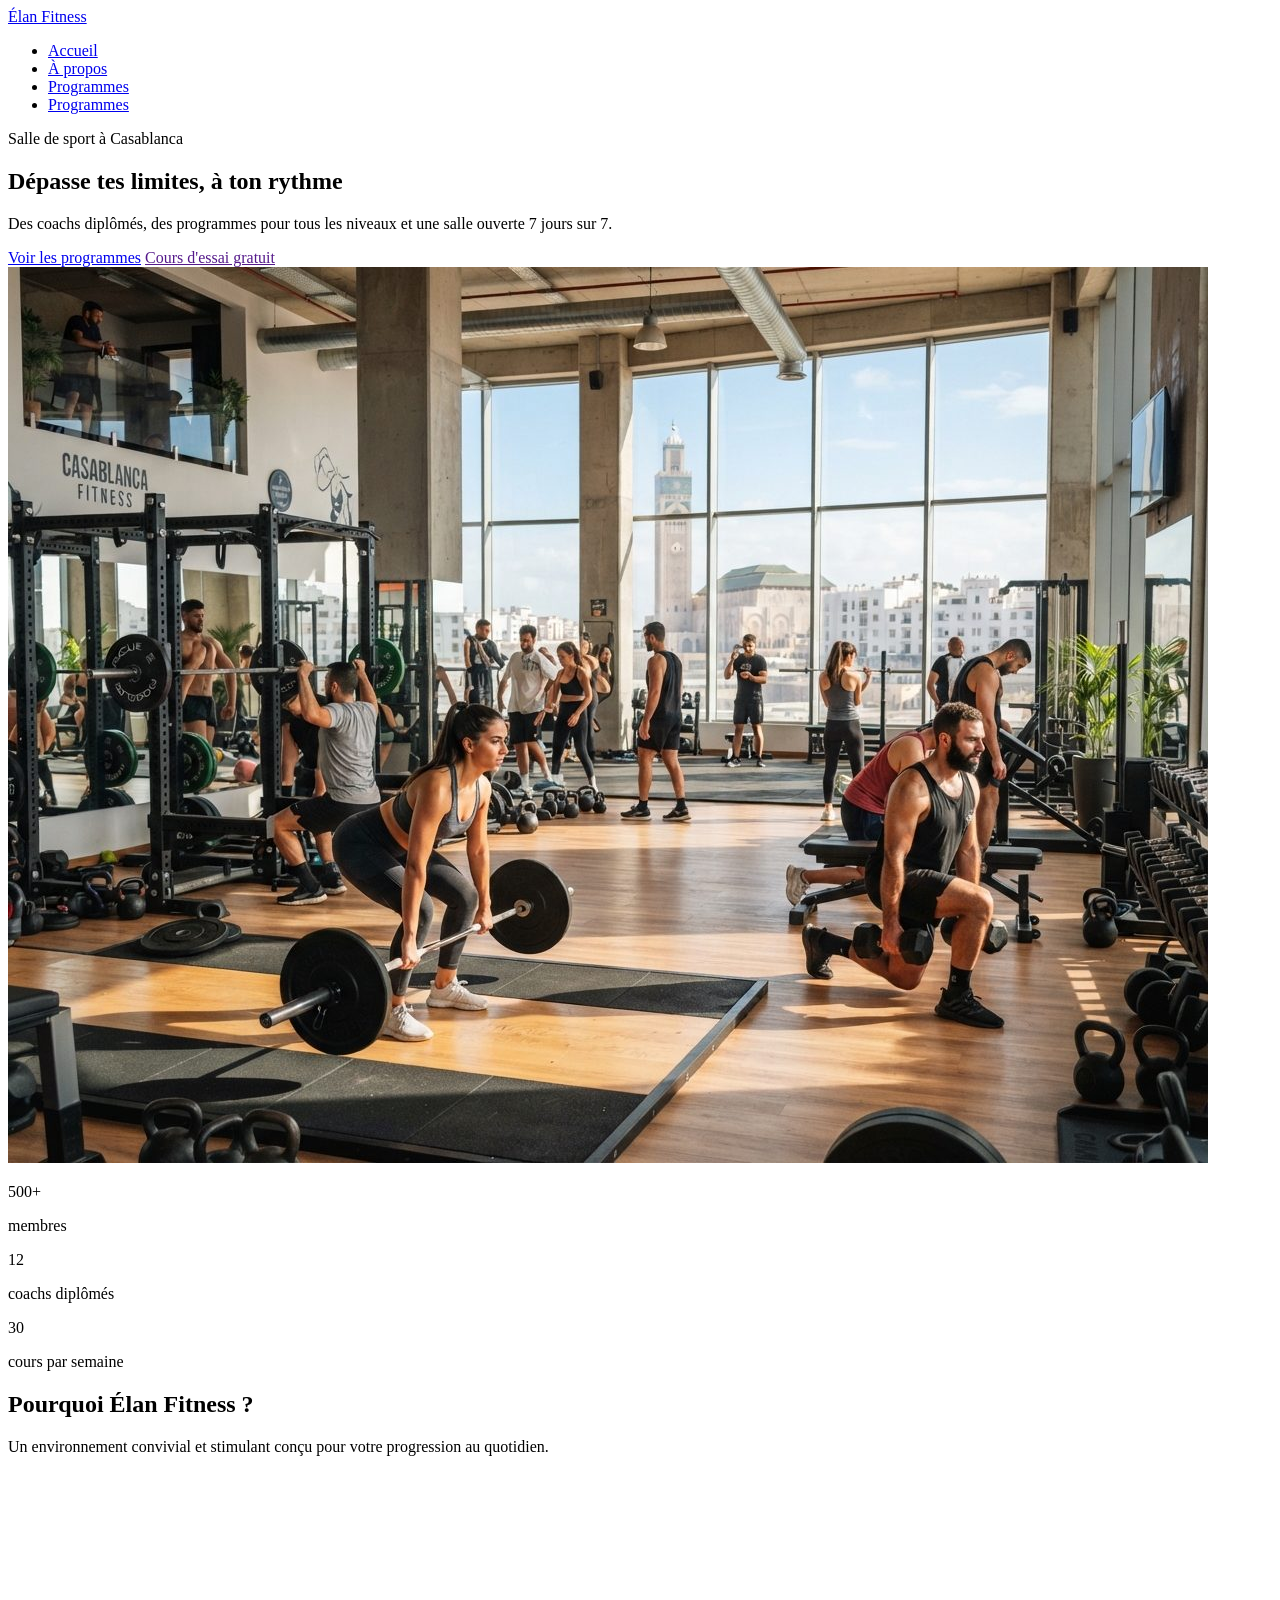
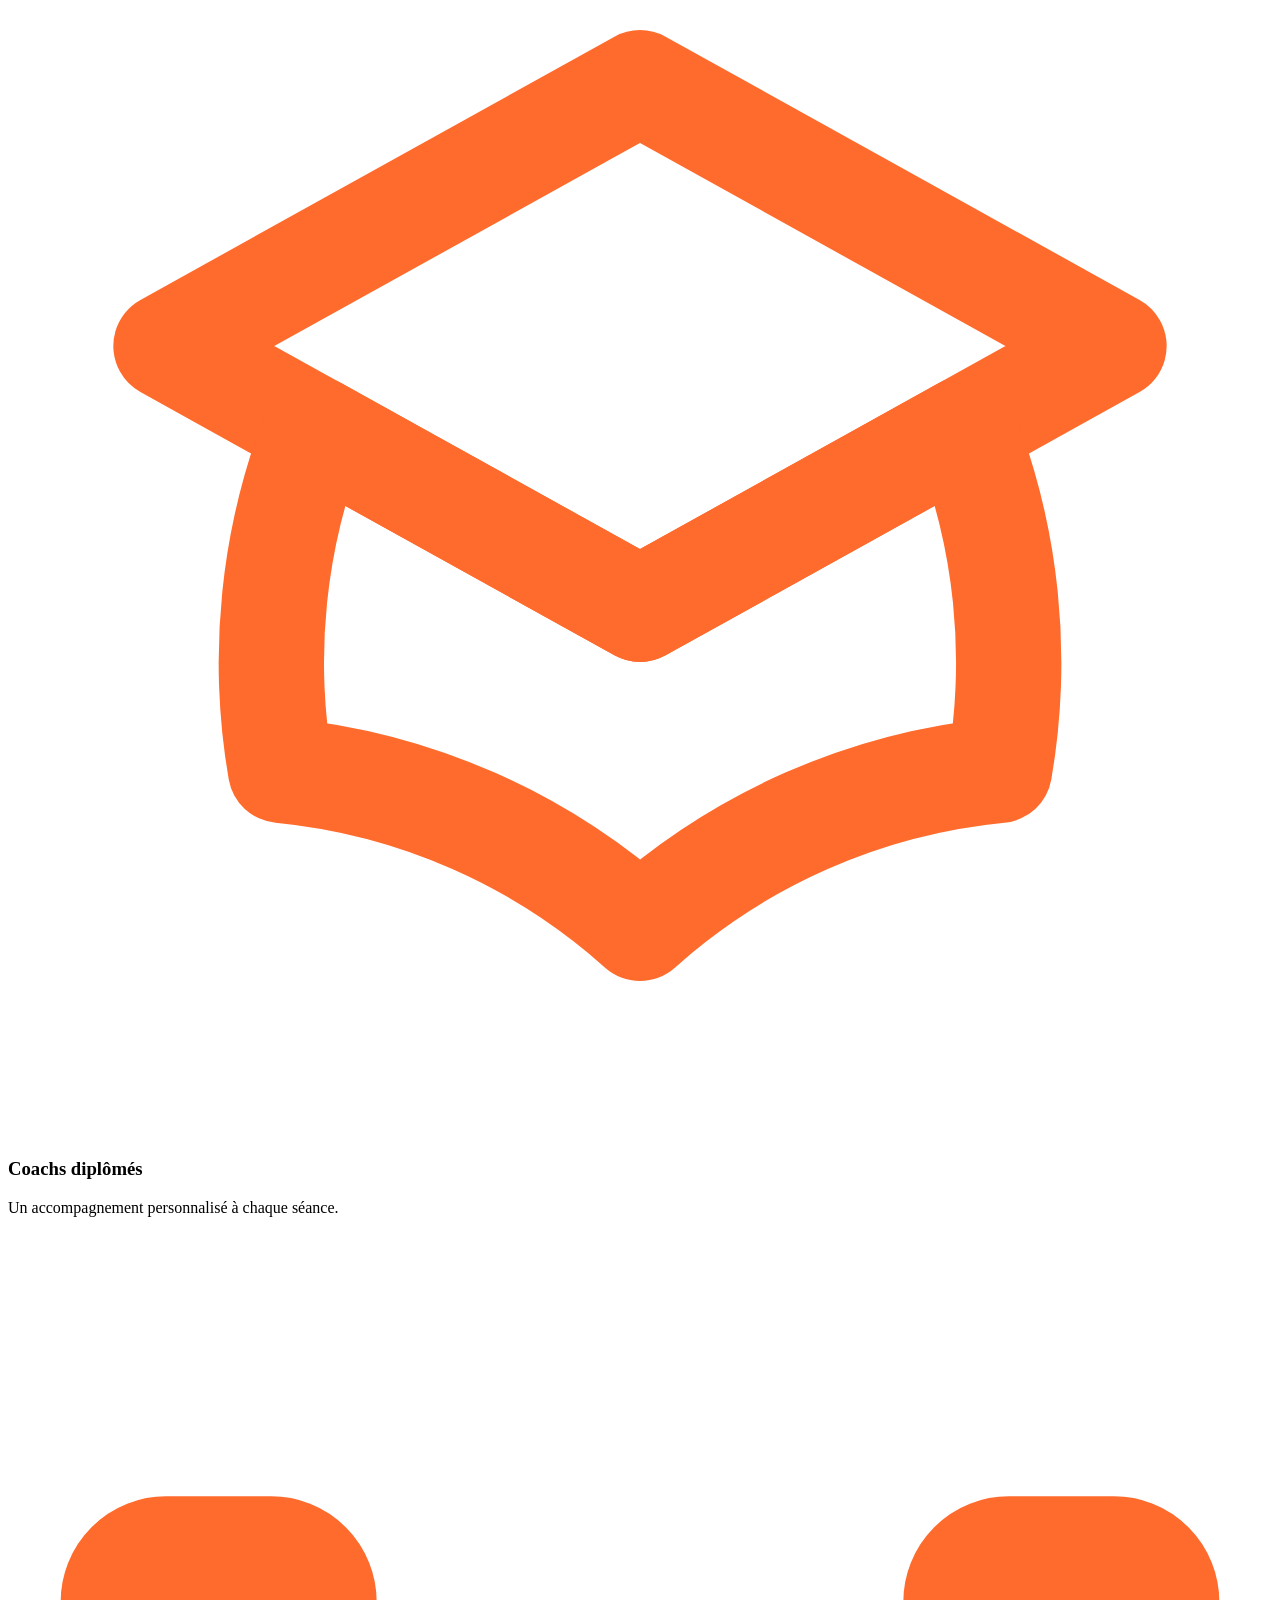
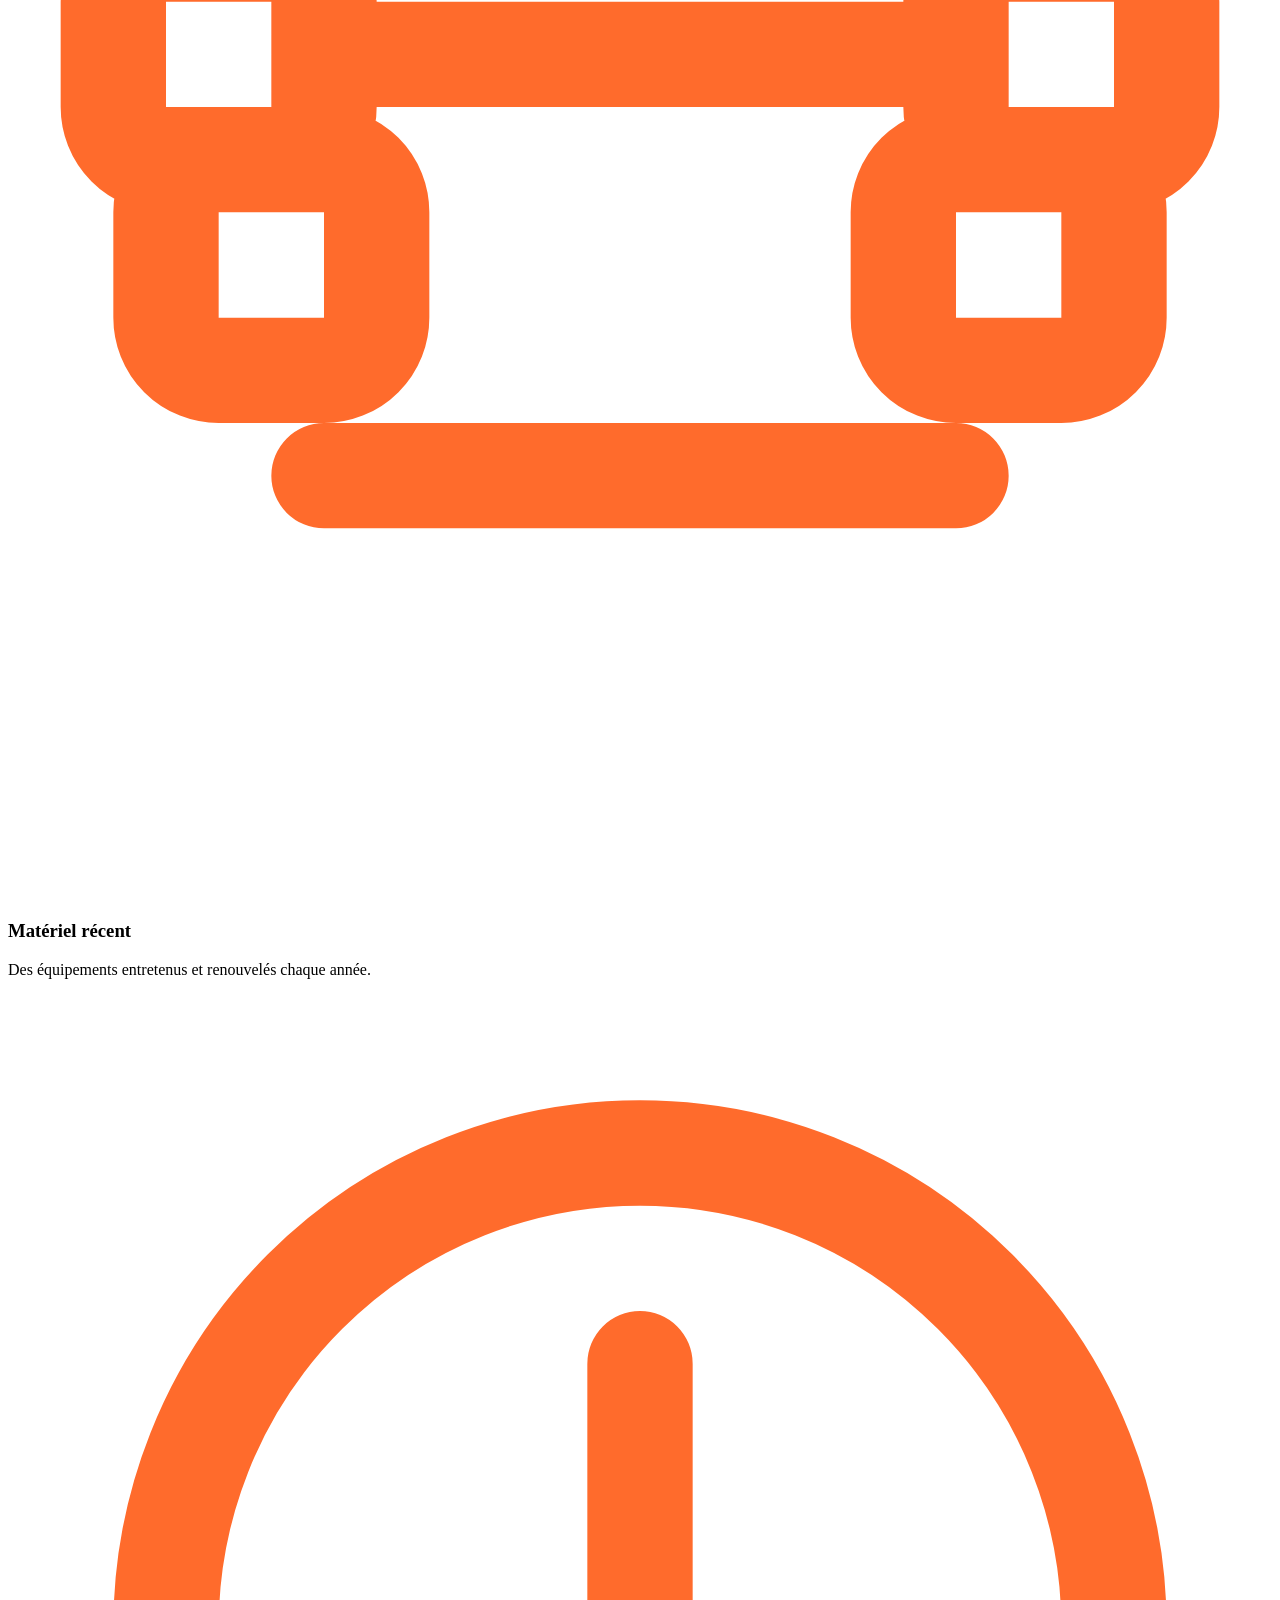
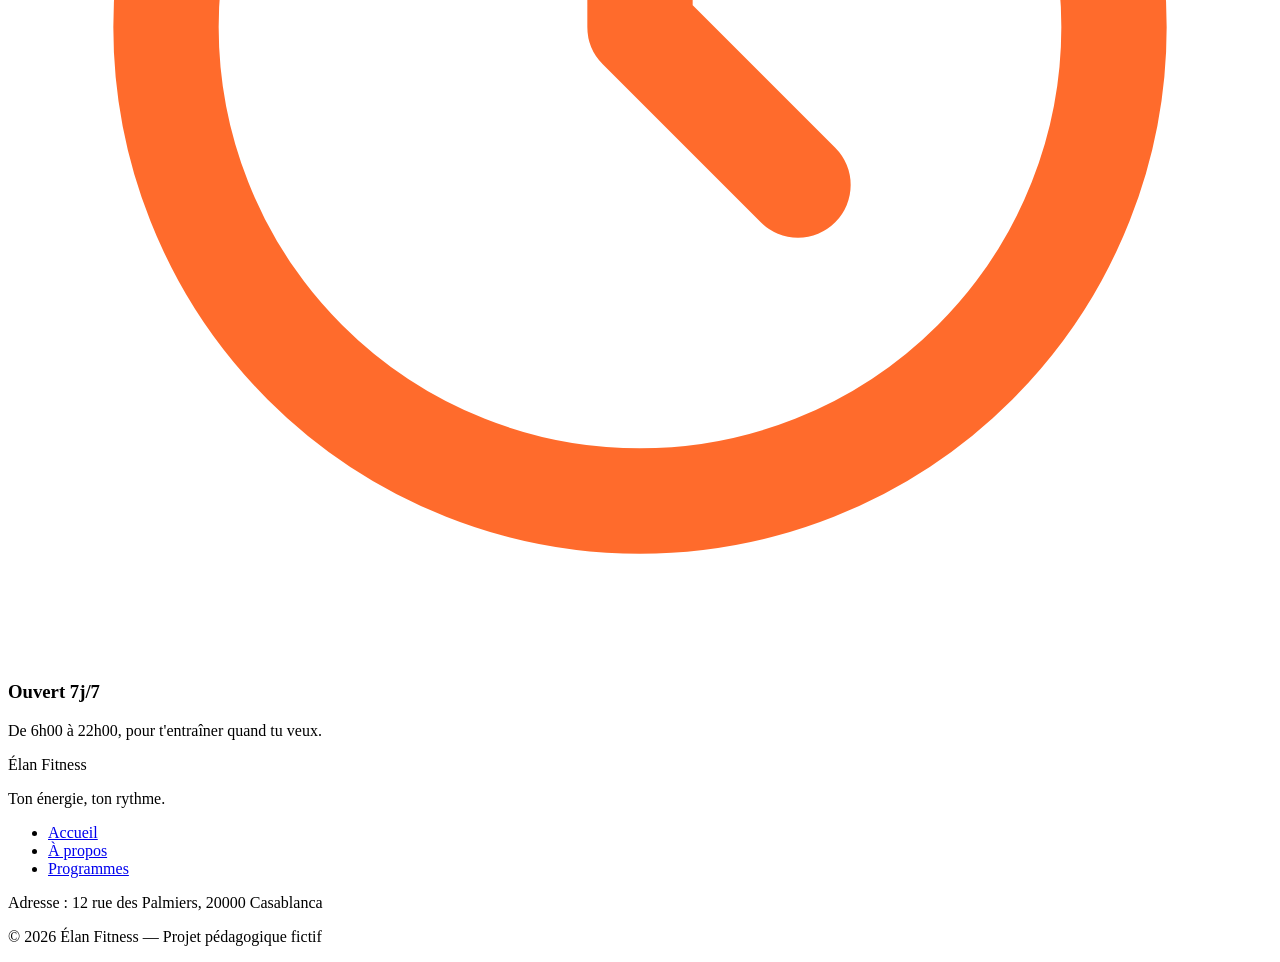
==== index.html @ af2b6d6a "on commence" ====
<!DOCTYPE html>
<html lang="fr">

<head>
  <meta charset="UTF-8">
  <meta name="viewport" content="width=device-width, initial-scale=1">
  <meta name="description"
    content="Élan Fitness, salle de sport à Casablanca : musculation, yoga, cardio et boxe fitness avec des coachs diplômés. Réservez votre cours d'essai gratuit.">
  <title>Élan Fitness | Salle de sport à Casablanca</title>

  <link rel="preconnect" href="https://fonts.googleapis.com">
  <link rel="preconnect" href="https://fonts.gstatic.com" crossorigin>
  <link
    href="https://fonts.googleapis.com/css2?family=Inter:wght@400;500;600&family=Poppins:wght@600;700;800&display=swap"
    rel="stylesheet">

  <link rel="stylesheet" href="style.css">
</head>

<body>

  <header class="en-tete">
    <div class="conteneur en-tete-contenu">
      <a href="#" class="logo">Élan Fitness</a>

      <nav aria-label="Navigation principale">
        <ul class="menu">
          <li><a href="index.html" class="lien-actif">Accueil</a></li>
          <li><a href="propos.html" >À propos</a></li>
          <li><a href="programms.html">Programmes</a></li>
          <li><a href="contact.html" class="lien-actif">Programmes</a></li>

        </ul>
      </nav>
    </div>
  </header>

  <main>

    <section id="accueil" class="hero">
      <div class="conteneur">

        <div class="hero-contenu">
          <div class="hero-texte">
            <p class="sur-titre">Salle de sport à Casablanca</p>
            <h1>Dépasse tes limites, à ton rythme</h1>
            <p class="hero-description">
              Des coachs diplômés, des programmes pour tous les niveaux et une salle ouverte 7 jours sur 7.
            </p>
            <div class="boutons">
              <a href="programms.html" class="bouton bouton-principal">Voir les programmes</a>
              <a href="" class="bouton bouton-secondaire">Cours d'essai gratuit</a>
            </div>
          </div>

          <img class="hero-image" src="img/hero.jpg"
            alt="Des personnes s'entraînent dans une salle de sport lumineuse à Casablanca">
        </div>

        <div class="chiffres">
          <div class="chiffre">
            <p class="chiffre-nombre">500+</p>
            <p>membres</p>
          </div>
          <div class="chiffre">
            <p class="chiffre-nombre">12</p>
            <p>coachs diplômés</p>
          </div>
          <div class="chiffre">
            <p class="chiffre-nombre">30</p>
            <p>cours par semaine</p>
          </div>
        </div>

      </div>
    </section>

    <section class="section section-blanche">
      <div class="conteneur">

        <div class="section-titre">
          <h2>Pourquoi Élan Fitness ?</h2>
          <p>Un environnement convivial et stimulant conçu pour votre progression au quotidien.</p>
        </div>

        <div class="cartes">
          <article class="carte carte-avantage">
            <div class="icone"><img src="img/icone-coach.svg" alt=""></div>
            <h3>Coachs diplômés</h3>
            <p>Un accompagnement personnalisé à chaque séance.</p>
          </article>

          <article class="carte carte-avantage">
            <div class="icone"><img src="img/icone-materiel.svg" alt=""></div>
            <h3>Matériel récent</h3>
            <p>Des équipements entretenus et renouvelés chaque année.</p>
          </article>

          <article class="carte carte-avantage">
            <div class="icone"><img src="img/icone-horloge.svg" alt=""></div>
            <h3>Ouvert 7j/7</h3>
            <p>De 6h00 à 22h00, pour t'entraîner quand tu veux.</p>
          </article>
        </div>

      </div>
    </section>




  </main>

  <footer class="pied-de-page">
    <div class="conteneur">

      <div class="pied-haut">
        <div>
          <p class="logo logo-clair">Élan Fitness</p>
          <p class="slogan">Ton énergie, ton rythme.</p>
        </div>

        <nav aria-label="Navigation du pied de page">
          <ul class="menu menu-pied">
            <li><a href="index.html">Accueil</a></li>
            <li><a href="propos.html">À propos</a></li>
            <li><a href="programms.html">Programmes</a></li>
          </ul>
        </nav>
      </div>

      <div class="pied-bas">
        <p>Adresse : 12 rue des Palmiers, 20000 Casablanca</p>
        <p>&copy; 2026 Élan Fitness — Projet pédagogique fictif</p>
      </div>

    </div>
  </footer>

</body>

</html>
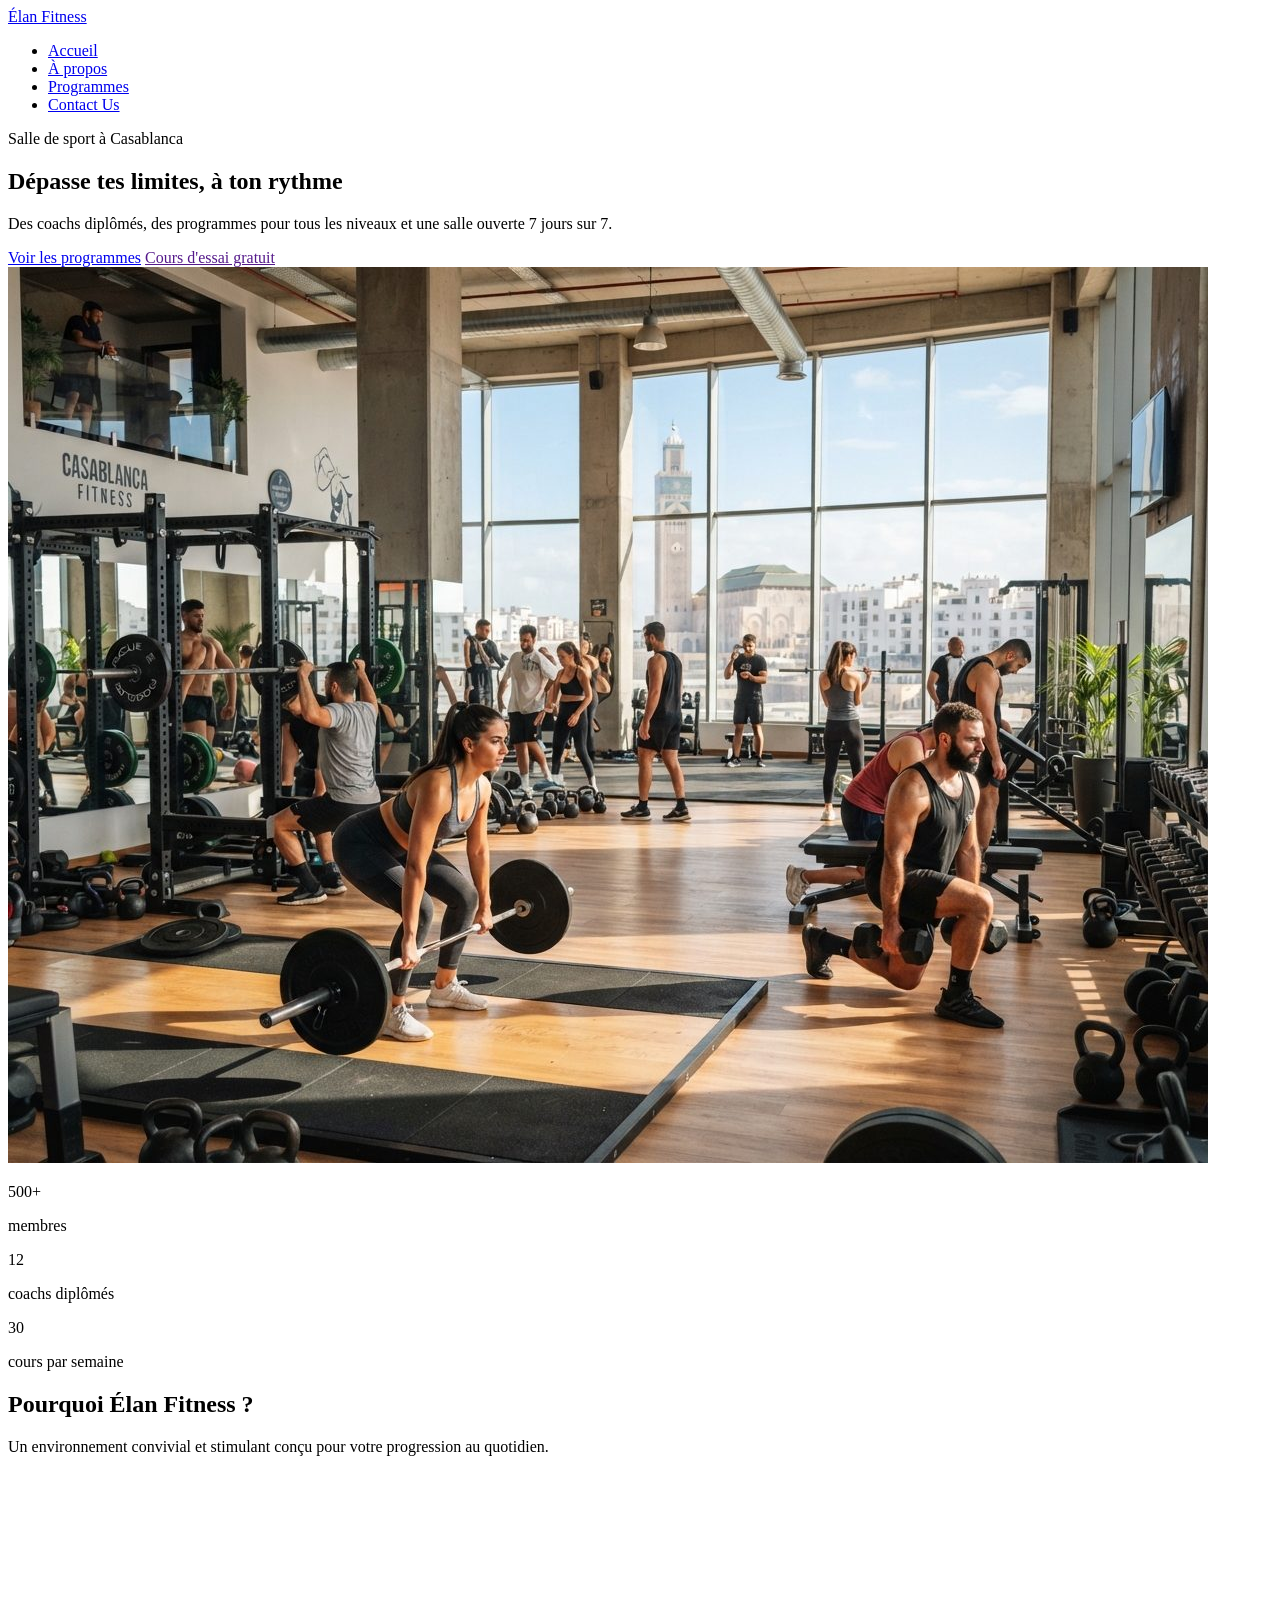
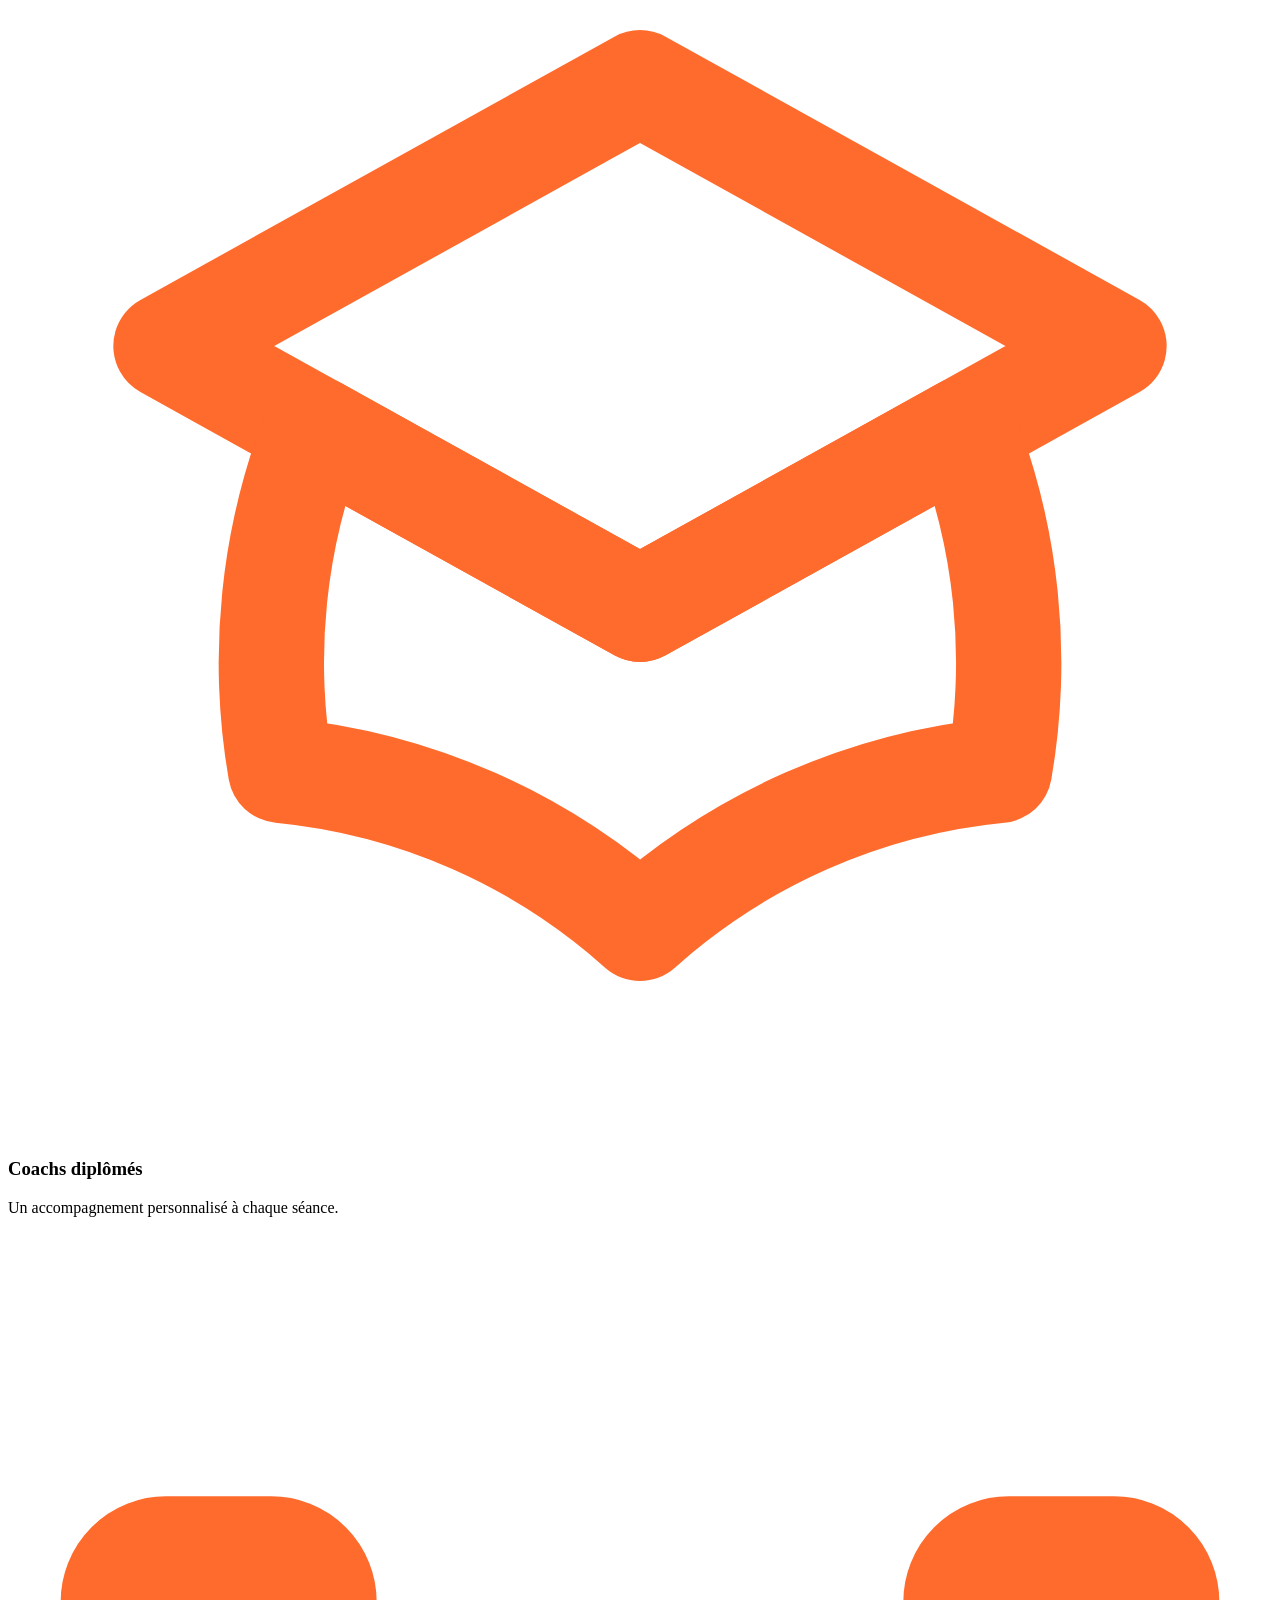
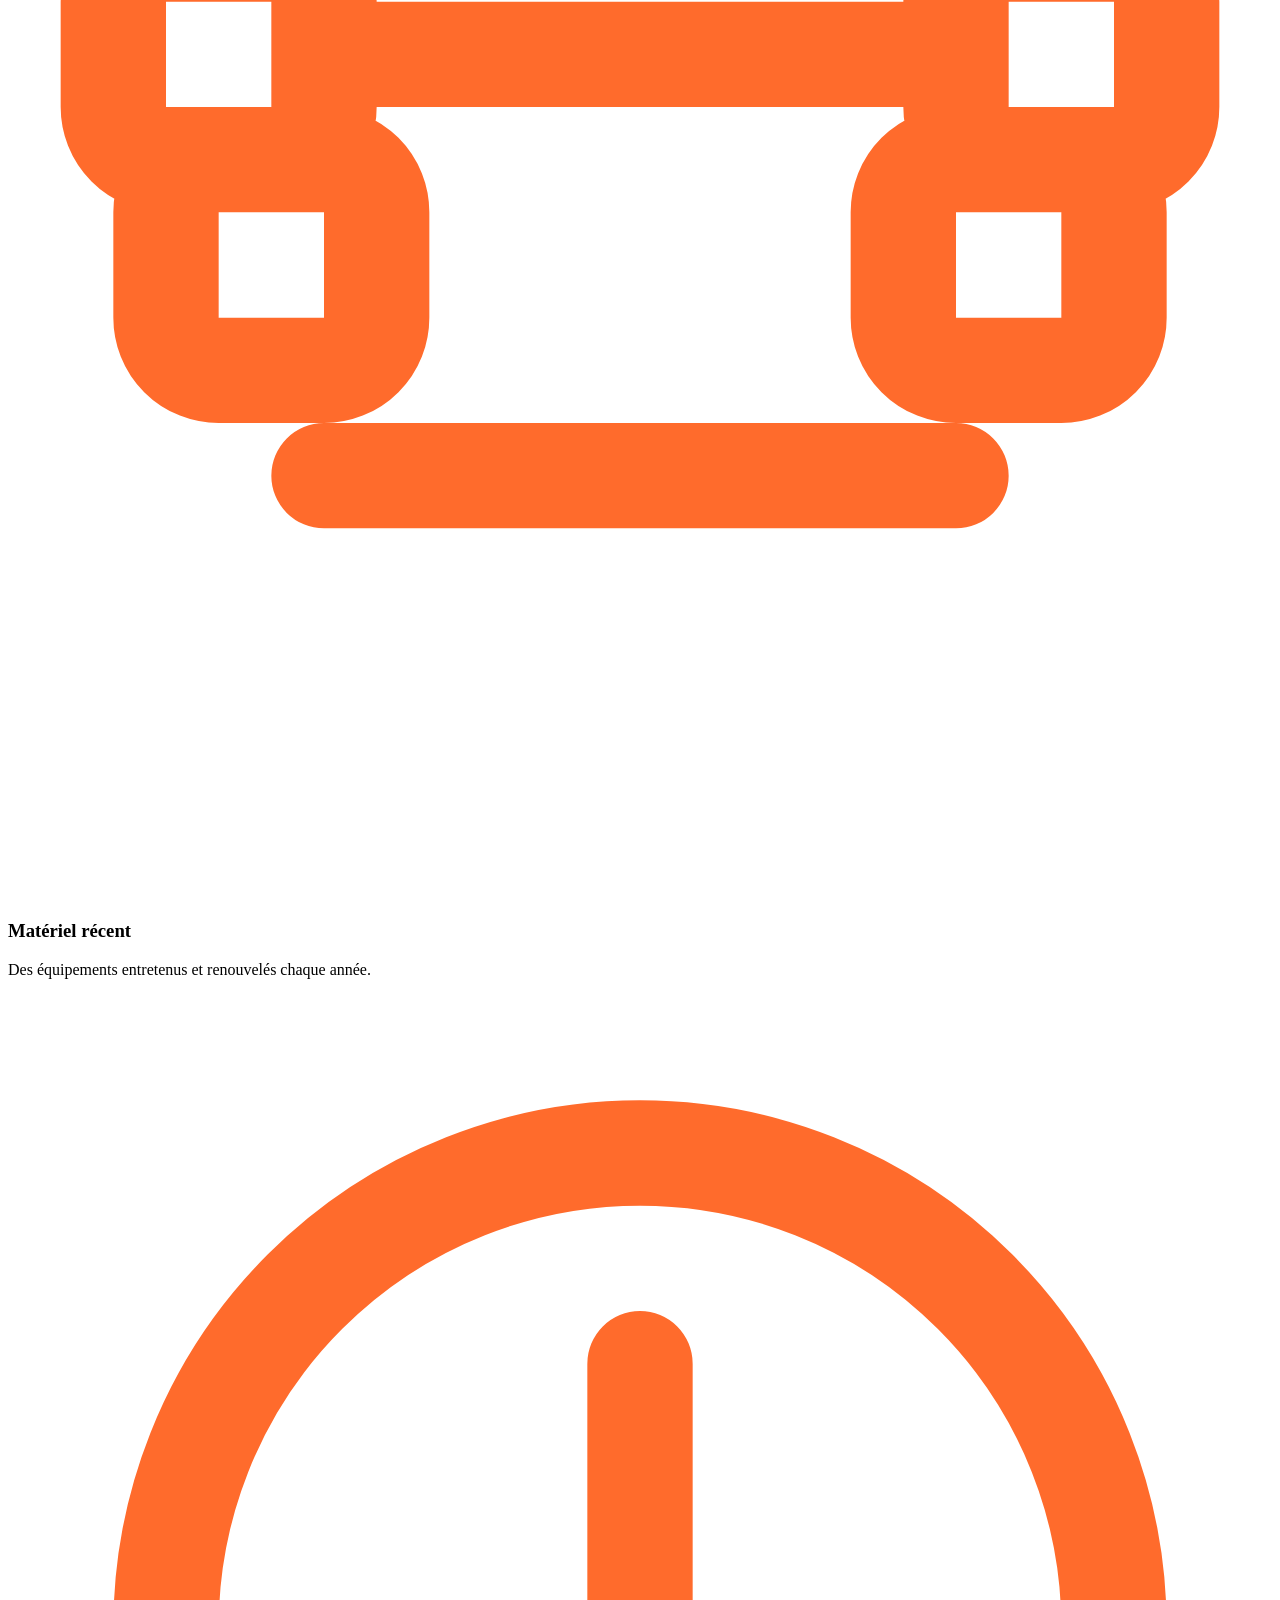
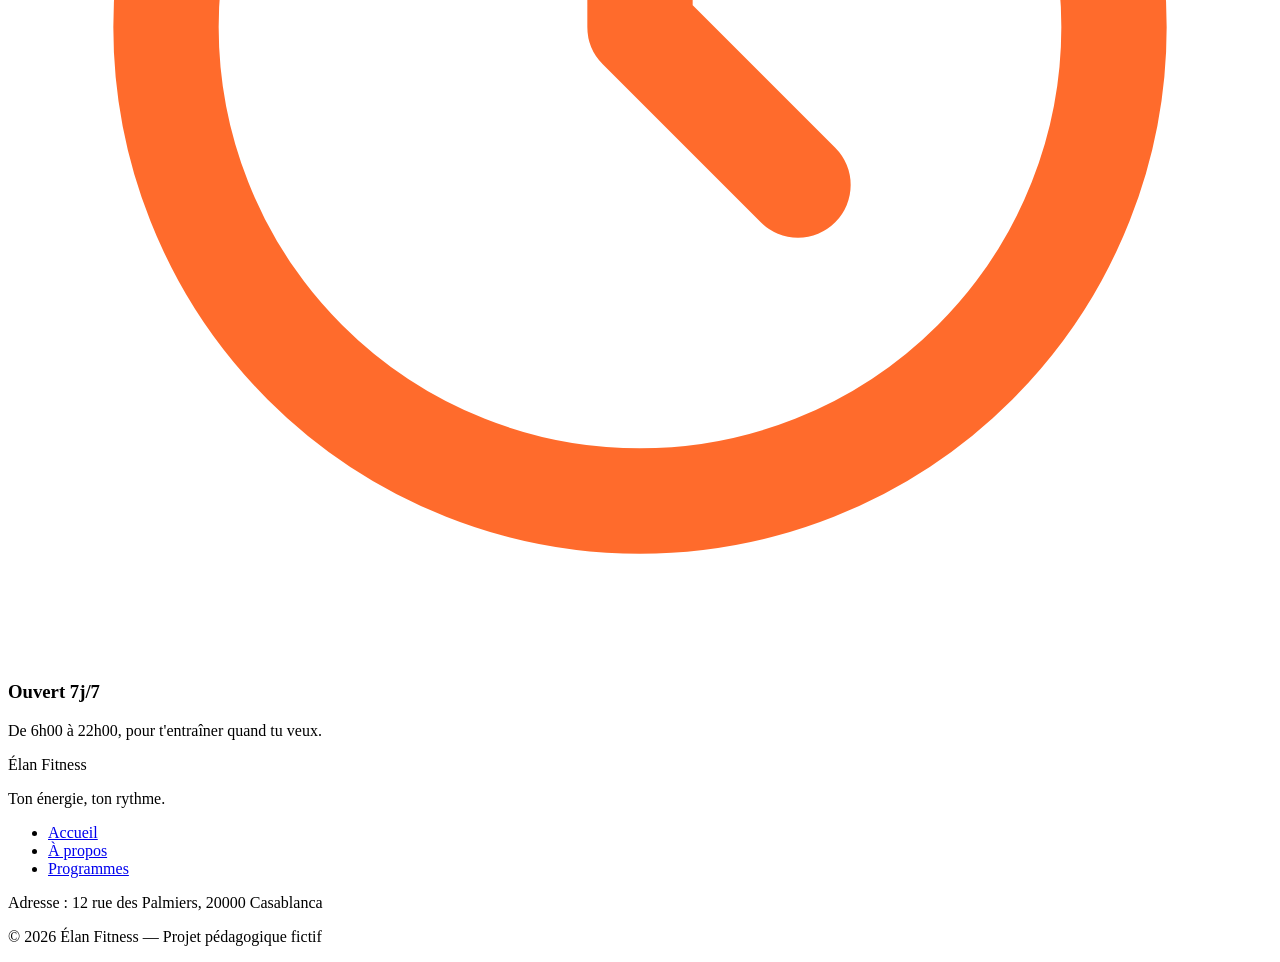
==== commit 820098aa: "style of contact" ====
--- a/index.html
+++ b/index.html
@@ -26,9 +26,9 @@
       <nav aria-label="Navigation principale">
         <ul class="menu">
           <li><a href="index.html" class="lien-actif">Accueil</a></li>
-          <li><a href="propos.html" >À propos</a></li>
+          <li><a href="propos.html">À propos</a></li>
           <li><a href="programms.html">Programmes</a></li>
-          <li><a href="contact.html" class="lien-actif">Programmes</a></li>
+          <li><a href="contact.html" >Contact Us</a></li>
 
         </ul>
       </nav>
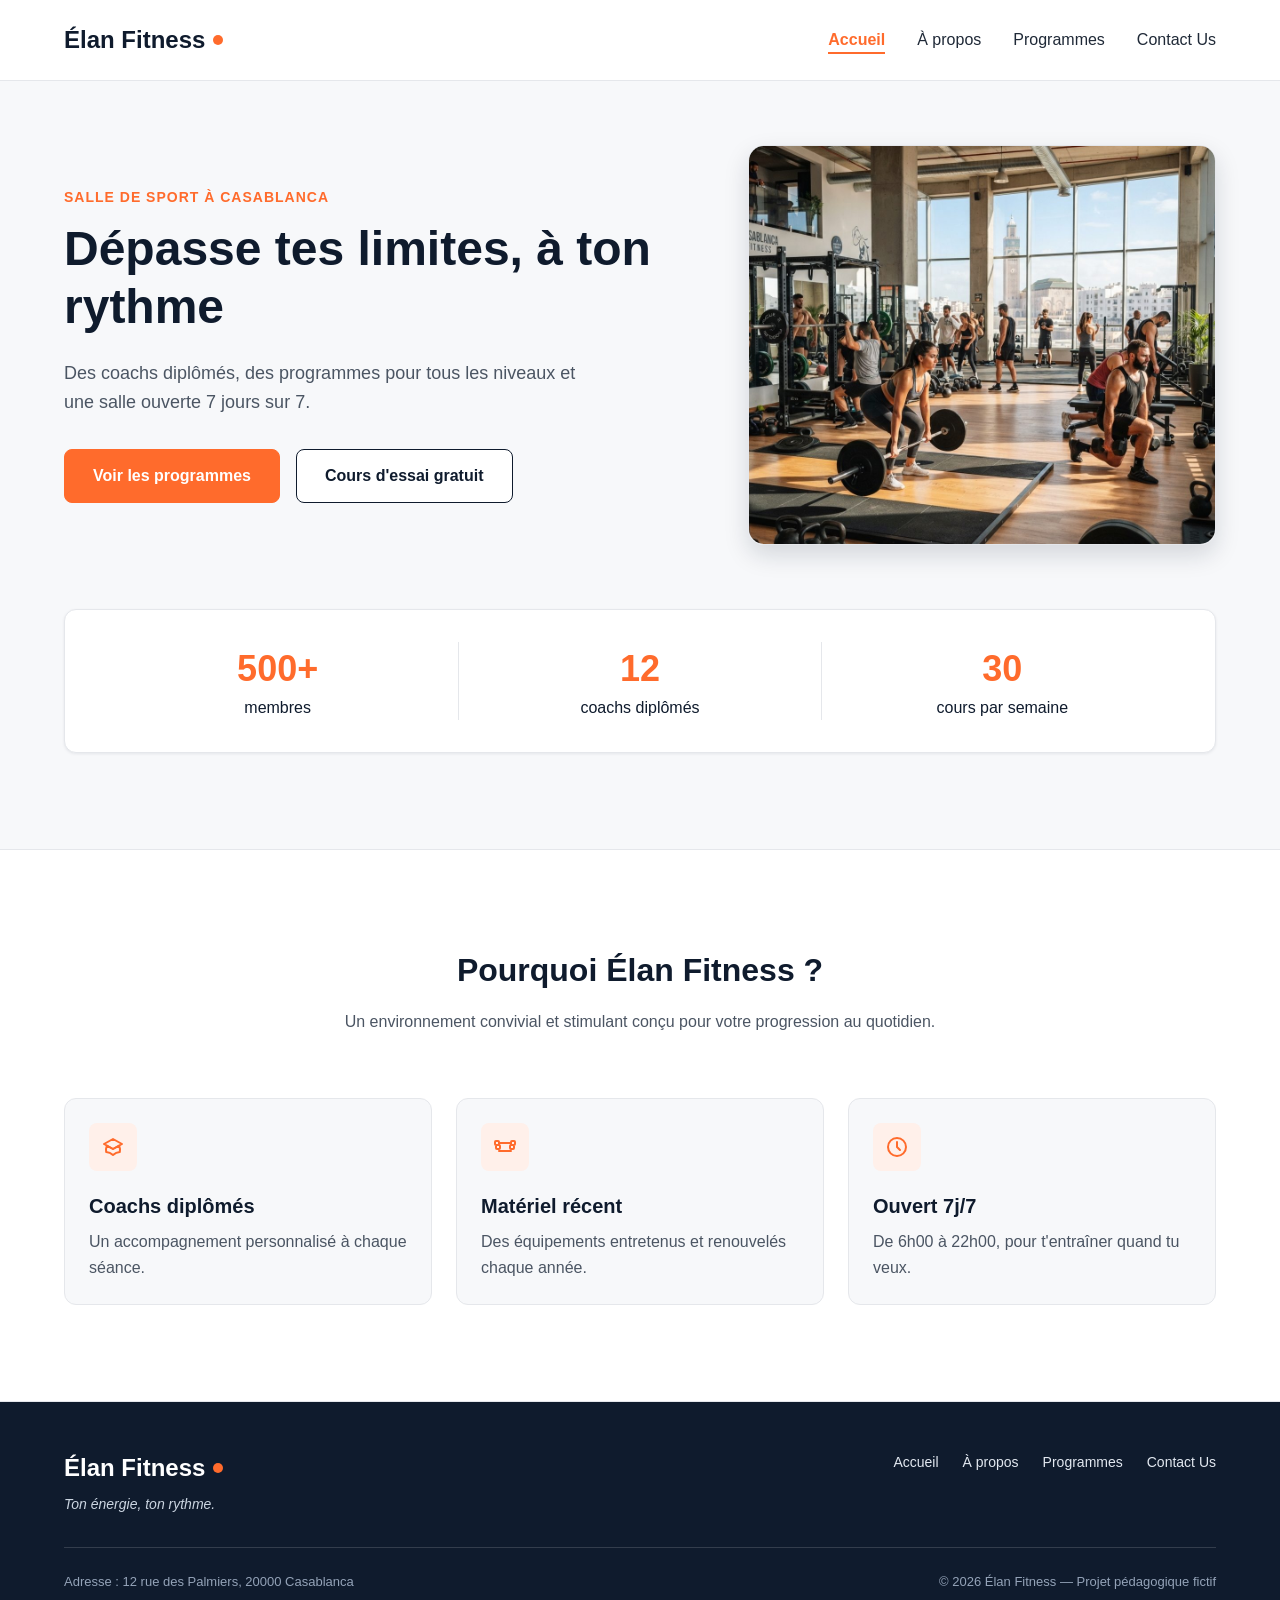
==== commit a40b42ef: "finshed" ====
--- a/index.html
+++ b/index.html
@@ -125,6 +125,7 @@
             <li><a href="index.html">Accueil</a></li>
             <li><a href="propos.html">À propos</a></li>
             <li><a href="programms.html">Programmes</a></li>
+            <li><a href="contact.html">Contact Us</a></li>
           </ul>
         </nav>
       </div>
--- a/style.css
+++ b/style.css
@@ -0,0 +1,558 @@
+* {
+  box-sizing: border-box;
+  margin: 0;
+  padding: 0;
+}
+
+html {
+  scroll-behavior: smooth;
+}
+
+body {
+  font-family: 'Inter', Arial, sans-serif;
+  font-size: 16px;
+  line-height: 1.5;
+  color: #1F2937;
+  background-color: #F7F8FA;
+}
+
+h1, h2, h3, h4 {
+  font-family: 'Poppins', Arial, sans-serif;
+  color: #0F1B2D;
+}
+
+a {
+  color: inherit;
+  text-decoration: none;
+}
+
+ul {
+  list-style: none;
+}
+
+img {
+  display: block;
+  max-width: 100%;
+}
+
+a:focus-visible,
+button:focus-visible {
+  outline: 3px solid #FF6B2C;
+  outline-offset: 2px;
+}
+
+.conteneur {
+  width: 100%;
+  max-width: 1200px;
+  margin: 0 auto;
+  padding: 0 24px;
+}
+
+.section {
+  padding: 96px 0;
+}
+
+.section-blanche {
+  background-color: #FFFFFF;
+  border-top: 1px solid #E5E7EB;
+  border-bottom: 1px solid #E5E7EB;
+}
+
+.section-titre {
+  max-width: 640px;
+  margin: 0 auto 64px;
+  text-align: center;
+}
+
+.section-titre h2 {
+  font-size: 32px;
+  margin-bottom: 16px;
+}
+
+.section-titre h3 {
+  font-size: 26px;
+  margin-bottom: 12px;
+}
+
+.section-titre p {
+  color: #4B5563;
+}
+
+.sur-titre {
+  font-size: 14px;
+  font-weight: 600;
+  color: #FF6B2C;
+  text-transform: uppercase;
+  letter-spacing: 1px;
+  margin-bottom: 12px;
+}
+
+.bouton {
+  display: inline-block;
+  padding: 14px 28px;
+  border-radius: 8px;
+  font-size: 16px;
+  font-weight: 600;
+  text-align: center;
+  cursor: pointer;
+}
+
+.bouton-principal {
+  background-color: #FF6B2C;
+  border: 1px solid #FF6B2C;
+  color: #FFFFFF;
+}
+
+.bouton-principal:hover {
+  background-color: #F05817;
+}
+
+.bouton-secondaire {
+  background-color: #FFFFFF;
+  border: 1px solid #0F1B2D;
+  color: #0F1B2D;
+}
+
+.bouton-secondaire:hover {
+  background-color: #F3F4F6;
+}
+
+.cartes {
+  display: flex;
+  gap: 24px;
+}
+
+.carte {
+  flex: 1;
+  background-color: #FFFFFF;
+  border: 1px solid #E5E7EB;
+  border-radius: 12px;
+  box-shadow: 0 1px 3px rgba(15, 27, 45, 0.08);
+}
+
+.icone {
+  width: 48px;
+  height: 48px;
+  background-color: #FFF0EA;
+  border-radius: 8px;
+  display: flex;
+  align-items: center;
+  justify-content: center;
+}
+
+.icone img {
+  width: 24px;
+  height: 24px;
+}
+
+.icone-petite {
+  width: 32px;
+  height: 32px;
+  border-radius: 50%;
+}
+
+.icone-petite img {
+  width: 16px;
+  height: 16px;
+}
+
+.en-tete {
+  position: sticky;
+  top: 0;
+  z-index: 10;
+  background-color: #FFFFFF;
+  border-bottom: 1px solid #E5E7EB;
+}
+
+.en-tete-contenu {
+  height: 80px;
+  display: flex;
+  align-items: center;
+  justify-content: space-between;
+}
+
+.logo {
+  display: flex;
+  align-items: center;
+  font-family: 'Poppins', Arial, sans-serif;
+  font-size: 24px;
+  font-weight: 700;
+  color: #0F1B2D;
+}
+
+.logo::after {
+  content: "";
+  width: 10px;
+  height: 10px;
+  margin-left: 8px;
+  background-color: #FF6B2C;
+  border-radius: 50%;
+}
+
+.menu {
+  display: flex;
+  gap: 32px;
+}
+
+.menu a {
+  font-weight: 500;
+  padding-bottom: 4px;
+  border-bottom: 2px solid transparent;
+}
+
+.menu a:hover {
+  color: #FF6B2C;
+}
+
+.menu .lien-actif {
+  color: #FF6B2C;
+  font-weight: 600;
+  border-bottom-color: #FF6B2C;
+}
+
+.hero {
+  padding: 64px 0 96px;
+}
+
+.hero-contenu {
+  display: flex;
+  align-items: center;
+  gap: 32px;
+}
+
+.hero-texte {
+  flex: 7;
+}
+
+.hero-texte h1 {
+  font-size: 48px;
+  font-weight: 800;
+  line-height: 1.2;
+  margin-bottom: 24px;
+}
+
+.hero-description {
+  max-width: 520px;
+  font-size: 18px;
+  line-height: 1.6;
+  color: #4B5563;
+  margin-bottom: 32px;
+}
+
+.boutons {
+  display: flex;
+  flex-wrap: wrap;
+  gap: 16px;
+}
+
+.hero-image {
+  flex: 5;
+  min-width: 0;
+  height: 400px;
+  object-fit: cover;
+  border-radius: 16px;
+  border: 1px solid #E5E7EB;
+  box-shadow: 0 10px 25px rgba(15, 27, 45, 0.15);
+}
+
+.chiffres {
+  display: flex;
+  margin-top: 64px;
+  padding: 32px;
+  background-color: #FFFFFF;
+  border: 1px solid #E5E7EB;
+  border-radius: 12px;
+  box-shadow: 0 1px 3px rgba(15, 27, 45, 0.08);
+}
+
+.chiffre {
+  flex: 1;
+  text-align: center;
+  font-weight: 500;
+  color: #0F1B2D;
+}
+
+.chiffre + .chiffre {
+  border-left: 1px solid #E5E7EB;
+}
+
+.chiffre-nombre {
+  font-family: 'Poppins', Arial, sans-serif;
+  font-size: 36px;
+  font-weight: 800;
+  color: #FF6B2C;
+}
+
+.carte-avantage {
+  padding: 24px;
+  background-color: #F7F8FA;
+  box-shadow: none;
+}
+
+.carte-avantage .icone {
+  margin-bottom: 20px;
+}
+
+.carte-avantage h3 {
+  font-size: 20px;
+  margin-bottom: 8px;
+}
+
+.carte-avantage p {
+  color: #4B5563;
+  line-height: 1.6;
+}
+
+.apropos-contenu {
+  display: flex;
+  align-items: center;
+  gap: 64px;
+}
+
+.apropos-texte {
+  flex: 7;
+}
+
+.apropos-texte h2 {
+  font-size: 36px;
+  line-height: 1.2;
+  margin-bottom: 20px;
+}
+
+.apropos-texte p {
+  color: #4B5563;
+  line-height: 1.7;
+  margin-bottom: 16px;
+}
+
+.valeurs {
+  display: flex;
+  gap: 16px;
+  margin-top: 32px;
+}
+
+.valeur {
+  flex: 1;
+  display: flex;
+  align-items: center;
+  gap: 12px;
+  padding: 12px 16px;
+  background-color: #FFFFFF;
+  border: 1px solid #E5E7EB;
+  border-radius: 12px;
+  font-family: 'Poppins', Arial, sans-serif;
+  font-size: 14px;
+  font-weight: 600;
+  color: #0F1B2D;
+}
+
+.apropos-image {
+  flex: 5;
+  min-width: 0;
+  height: 360px;
+  object-fit: cover;
+  border-radius: 16px;
+  box-shadow: 0 10px 25px rgba(15, 27, 45, 0.15);
+}
+
+.carte-programme {
+  display: flex;
+  flex-direction: column;
+  overflow: hidden;
+}
+
+.carte-programme > img {
+  width: 100%;
+  height: 200px;
+  object-fit: cover;
+}
+
+.programme-corps {
+  flex: 1;
+  display: flex;
+  flex-direction: column;
+  padding: 20px;
+}
+
+.programme-corps h3 {
+  font-size: 20px;
+  margin-bottom: 8px;
+}
+
+.programme-corps p {
+  font-size: 15px;
+  color: #4B5563;
+}
+
+.etiquette {
+  align-self: flex-start;
+  padding: 4px 10px;
+  margin-bottom: 12px;
+  border-radius: 6px;
+  font-size: 12px;
+  font-weight: 600;
+}
+
+.etiquette-orange {
+  background-color: #FFEDE5;
+  color: #C2410C;
+}
+
+.etiquette-bleue {
+  background-color: #DBEAFE;
+  color: #1D4ED8;
+}
+
+.etiquette-verte {
+  background-color: #D1FAE5;
+  color: #047857;
+}
+
+.programme-corps .duree {
+  display: flex;
+  align-items: center;
+  gap: 8px;
+  margin-top: auto;
+  padding-top: 16px;
+  border-top: 1px solid #E5E7EB;
+  font-size: 13px;
+  font-weight: 600;
+  color: #0F1B2D;
+}
+
+.programme-corps h3 + p {
+  margin-bottom: 16px;
+}
+
+.duree img {
+  width: 16px;
+  height: 16px;
+}
+
+.formules {
+  margin-top: 96px;
+}
+
+.formule {
+  position: relative;
+  display: flex;
+  flex-direction: column;
+  padding: 28px;
+}
+
+.formule h4 {
+  font-size: 20px;
+}
+
+.prix {
+  margin: 8px 0 16px;
+  font-family: 'Poppins', Arial, sans-serif;
+  font-size: 30px;
+  font-weight: 800;
+  color: #FF6B2C;
+}
+
+.prix span {
+  font-family: 'Inter', Arial, sans-serif;
+  font-size: 16px;
+  font-weight: 500;
+  color: #4B5563;
+}
+
+.prix-note {
+  margin: -8px 0 16px;
+  font-size: 13px;
+  color: #4B5563;
+}
+
+.formule-liste {
+  flex: 1;
+  margin-bottom: 24px;
+}
+
+.formule-liste li {
+  padding-left: 28px;
+  margin-bottom: 12px;
+  font-size: 15px;
+  background-image: url('img/icone-check.svg');
+  background-repeat: no-repeat;
+  background-position: left center;
+  background-size: 16px;
+}
+
+.formule .bouton {
+  display: block;
+}
+
+.formule-populaire {
+  border: 2px solid #FF6B2C;
+  box-shadow: 0 10px 25px rgba(255, 107, 44, 0.2);
+}
+
+.badge-populaire {
+  position: absolute;
+  top: -14px;
+  left: 50%;
+  transform: translateX(-50%);
+  padding: 4px 14px;
+  background-color: #FF6B2C;
+  border-radius: 999px;
+  font-size: 12px;
+  font-weight: 700;
+  text-transform: uppercase;
+  color: #FFFFFF;
+}
+
+.pied-de-page {
+  padding: 48px 0 32px;
+  background-color: #0F1B2D;
+  color: #FFFFFF;
+}
+
+.pied-haut {
+  display: flex;
+  justify-content: space-between;
+  align-items: flex-start;
+  padding-bottom: 32px;
+  border-bottom: 1px solid rgba(255, 255, 255, 0.15);
+}
+
+.logo-clair {
+  color: #FFFFFF;
+}
+
+.slogan {
+  margin-top: 8px;
+  font-size: 14px;
+  font-style: italic;
+  color: #CBD5E1;
+}
+
+.menu-pied {
+  gap: 24px;
+}
+
+.menu-pied a {
+  font-size: 14px;
+  font-weight: 400;
+  color: #E2E8F0;
+}
+
+.pied-bas {
+  display: flex;
+  justify-content: space-between;
+  margin-top: 24px;
+  font-size: 13px;
+  color: #94A3B8;
+}
+
+/*
+le style ajouter pour mieux organizer la page de contact 
+*/
+
+.form_in
+{
+  background-color: red;
+  font-family: Arial, Helvetica, sans-serif;
+  
+}
